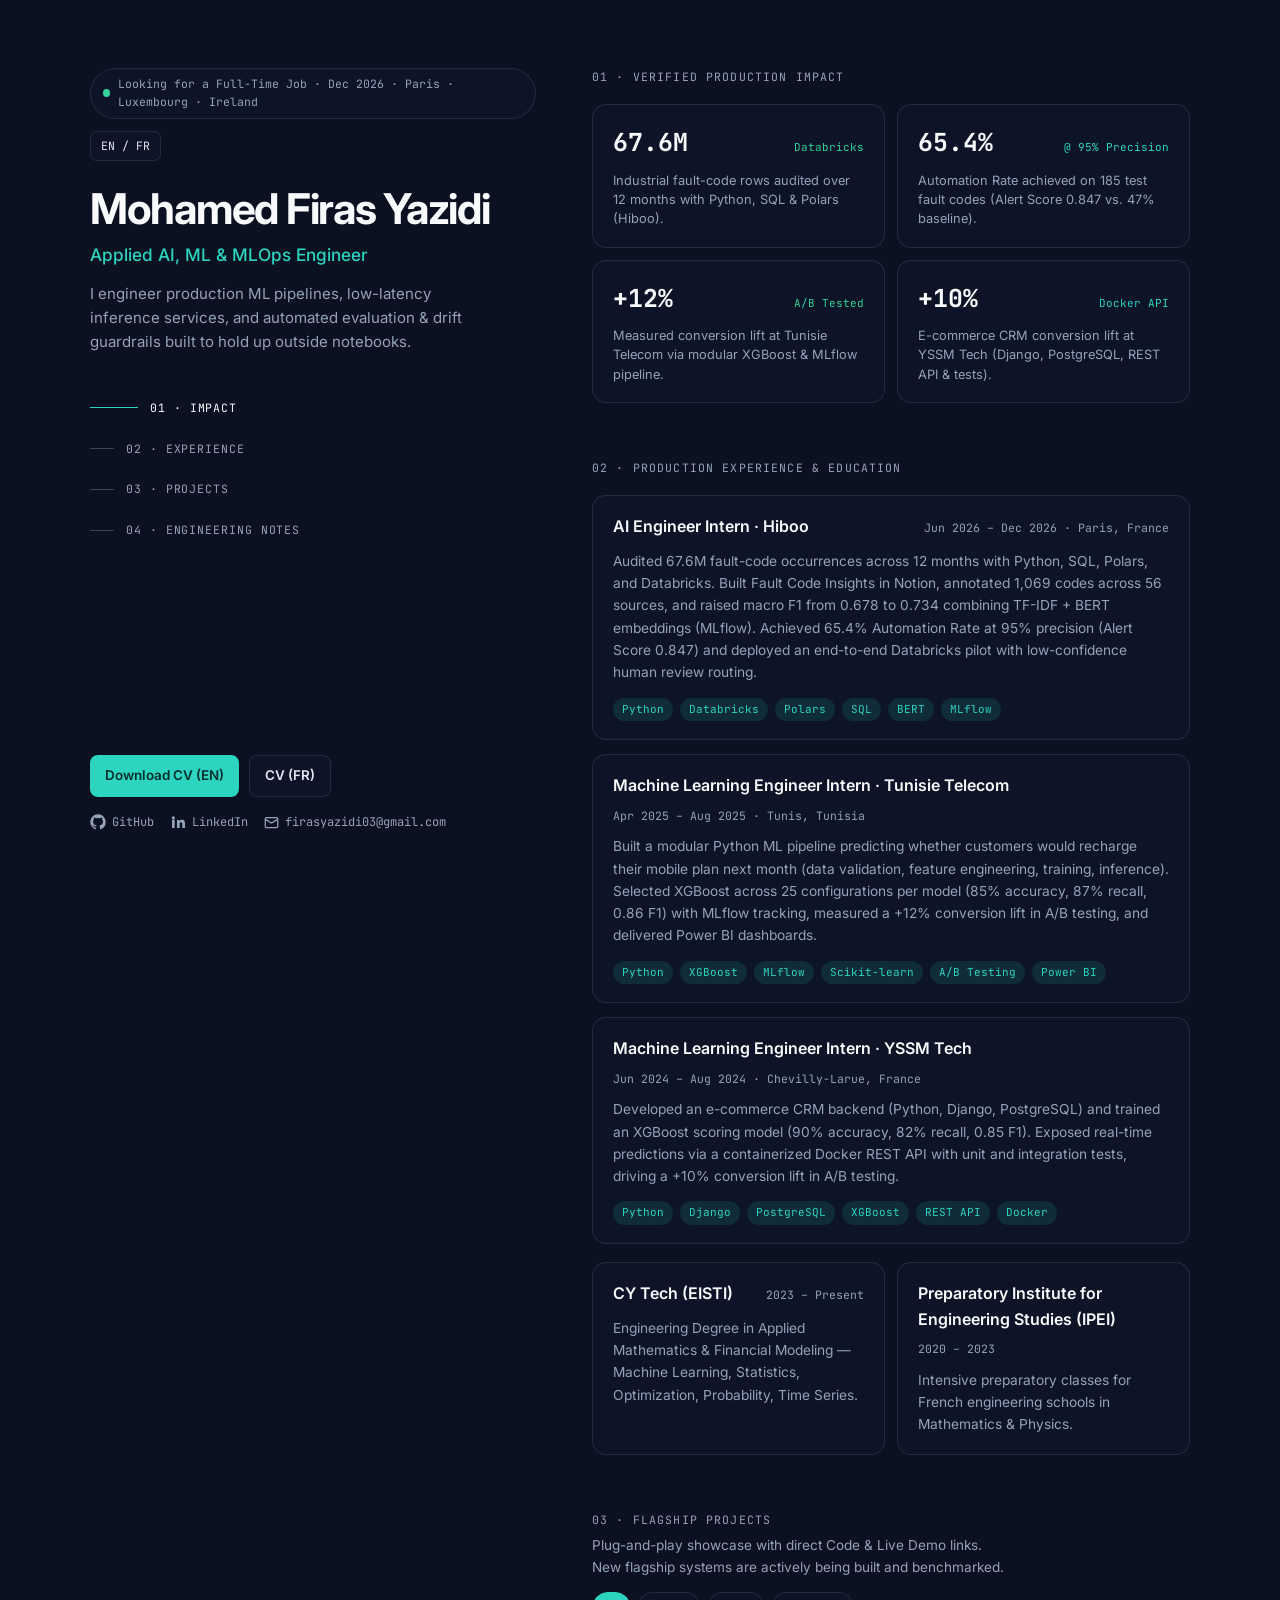
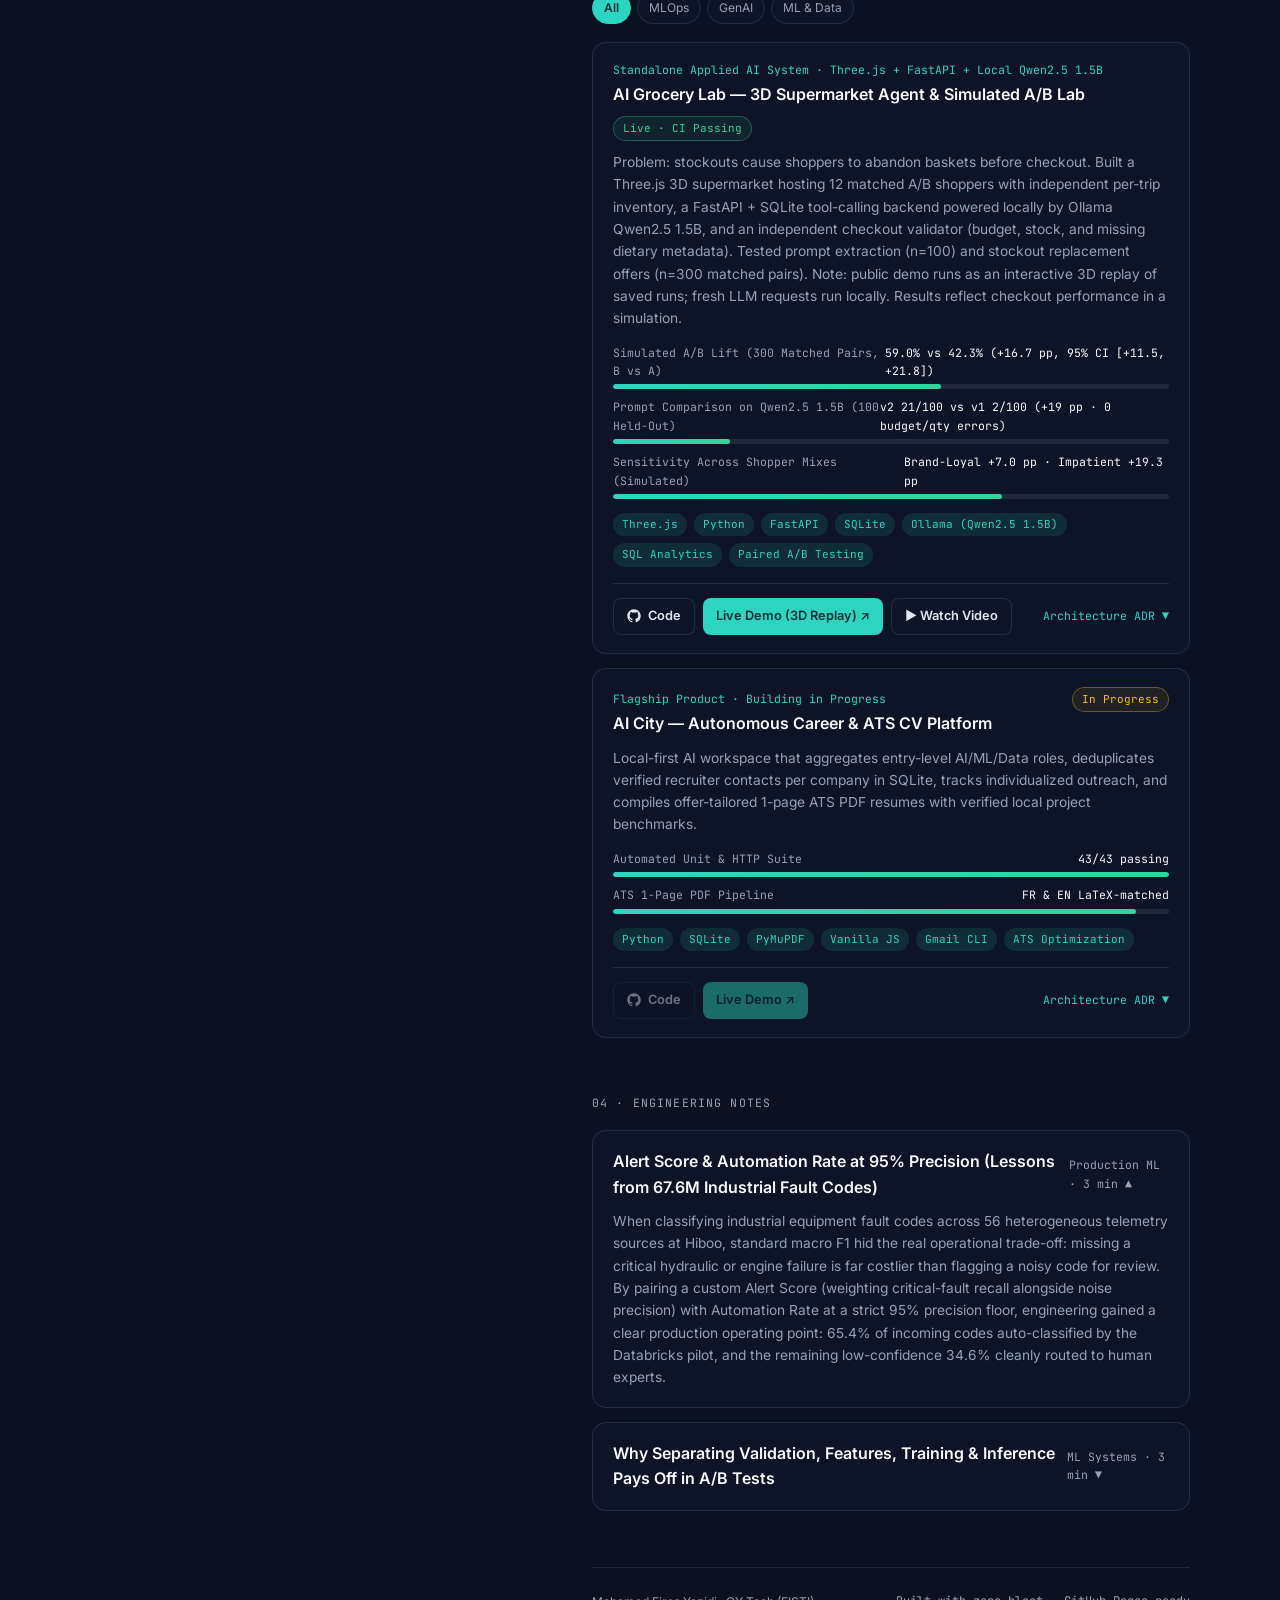
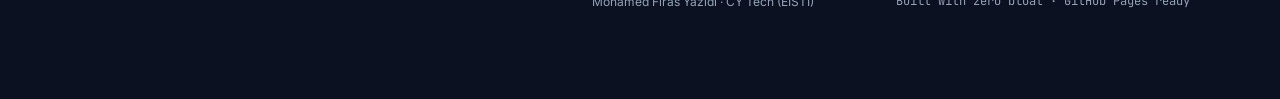
==== index.html @ 6e29fb88 "feat: publish portfolio with AI Grocery Lab interactive 3D replay & demo video" ====
<!doctype html>
<html lang="en">
<head>
  <meta charset="utf-8" />
  <meta name="viewport" content="width=device-width, initial-scale=1" />
  <meta name="theme-color" content="#0b1120" />
  <title>Mohamed Firas Yazidi — Applied AI, ML &amp; MLOps Engineer</title>
  <meta name="description" content="Applied AI, Machine Learning & MLOps Engineer. Production Databricks/MLflow pipelines, low-latency inference services, and automated evaluation & drift guardrails." />
  <link rel="preconnect" href="https://fonts.googleapis.com" />
  <link rel="preconnect" href="https://fonts.gstatic.com" crossorigin />
  <link href="https://fonts.googleapis.com/css2?family=Inter:wght@400;500;600;700&family=JetBrains+Mono:wght@400;500;600&display=swap" rel="stylesheet" />
  <link rel="stylesheet" href="./styles.css" />
  <script type="module" src="./app.js"></script>
</head>
<body>
  <div id="spotlight" class="spotlight" aria-hidden="true"></div>

  <div class="shell">
    <!-- Sticky Left Sidebar (Obsidian Split-Screen) -->
    <header class="sidebar">
      <div class="sidebar-top">
        <div class="status-row">
          <span class="status-pill">
            <span class="pulse-dot" aria-hidden="true"></span>
            <span id="availability-text">Available for CDI · Dec 2026</span>
          </span>
          <button id="lang-toggle" type="button" class="lang-btn" aria-label="Switch language">EN / FR</button>
        </div>

        <div class="identity">
          <h1 id="profile-name">Mohamed Firas Yazidi</h1>
          <h2 id="profile-role">Applied AI, ML &amp; MLOps Engineer</h2>
          <p id="profile-bio"></p>
        </div>

        <nav class="section-nav" aria-label="In-page navigation">
          <ul>
            <li><a href="#impact" data-section="impact" class="active"><span class="nav-line"></span><span id="nav-impact">01 · Impact</span></a></li>
            <li><a href="#experience" data-section="experience"><span class="nav-line"></span><span id="nav-experience">02 · Experience</span></a></li>
            <li><a href="#projects" data-section="projects"><span class="nav-line"></span><span id="nav-projects">03 · Projects</span></a></li>
            <li><a href="#notes" data-section="notes"><span class="nav-line"></span><span id="nav-notes">04 · Engineering Notes</span></a></li>
          </ul>
        </nav>
      </div>

      <div class="sidebar-bottom">
        <div class="cta-row">
          <a id="cv-en-link" href="./assets/CV_Firas_Yazidi_EN.pdf" download class="btn btn-primary">Download CV (EN)</a>
          <a id="cv-fr-link" href="./assets/CV_Firas_Yazidi_FR.pdf" download class="btn btn-secondary">CV (FR)</a>
        </div>
        <div class="social-row">
          <a id="github-link" href="https://github.com/Firasyazidi" target="_blank" rel="noopener noreferrer" class="social-link">
            <svg width="16" height="16" viewBox="0 0 24 24" fill="currentColor" aria-hidden="true"><path d="M12 .5C5.65.5.5 5.65.5 12c0 5.08 3.29 9.39 7.86 10.91.58.11.79-.25.79-.56 0-.28-.01-1.02-.02-2-3.2.69-3.88-1.54-3.88-1.54-.52-1.33-1.28-1.69-1.28-1.69-1.05-.72.08-.7.08-.7 1.16.08 1.77 1.19 1.77 1.19 1.03 1.77 2.7 1.26 3.36.96.1-.75.4-1.26.73-1.55-2.55-.29-5.24-1.28-5.24-5.68 0-1.25.45-2.28 1.18-3.08-.12-.29-.51-1.46.11-3.04 0 0 .97-.31 3.17 1.18a11.03 11.03 0 0 1 5.78 0c2.2-1.49 3.17-1.18 3.17-1.18.62 1.58.23 2.75.11 3.04.74.8 1.18 1.83 1.18 3.08 0 4.41-2.69 5.39-5.26 5.67.41.36.78 1.06.78 2.14 0 1.55-.01 2.79-.01 3.17 0 .31.21.68.8.56A11.51 11.51 0 0 0 23.5 12C23.5 5.65 18.35.5 12 .5Z"/></svg>
            <span>GitHub</span>
          </a>
          <a id="linkedin-link" href="https://www.linkedin.com/in/mohamed-firas-yazidi-644274287/" target="_blank" rel="noopener noreferrer" class="social-link">
            <svg width="16" height="16" viewBox="0 0 24 24" fill="currentColor" aria-hidden="true"><path d="M4.98 3.5a2.48 2.48 0 1 1 0 4.96 2.48 2.48 0 0 1 0-4.96ZM3 9h4v12H3V9Zm7 0h3.83v1.64h.05c.53-1.01 1.84-2.08 3.79-2.08 4.05 0 4.8 2.67 4.8 6.13V21h-4v-5.58c0-1.33-.03-3.04-1.85-3.04-1.86 0-2.14 1.45-2.14 2.94V21h-4V9Z"/></svg>
            <span>LinkedIn</span>
          </a>
          <button id="copy-email" type="button" class="social-link email-btn">
            <svg width="15" height="15" viewBox="0 0 24 24" fill="none" stroke="currentColor" stroke-width="2" aria-hidden="true"><rect x="2" y="4" width="20" height="16" rx="2"/><path d="m22 7-10 6L2 7"/></svg>
            <span id="email-label">firasyazidi03@gmail.com</span>
          </button>
        </div>
      </div>
    </header>

    <!-- Scrollable Right Content -->
    <main class="content">
      <section id="impact" class="block">
        <div class="section-kicker" id="heading-impact">01 · Verified Production Impact</div>
        <div id="impact-grid" class="bento-grid"></div>
      </section>

      <section id="experience" class="block">
        <div class="section-kicker" id="heading-experience">02 · Production Experience &amp; Education</div>
        <div id="experience-list" class="stack-list"></div>
        <div id="education-list" class="edu-grid"></div>
      </section>

      <section id="projects" class="block">
        <div class="section-head">
          <div>
            <div class="section-kicker" id="heading-projects">03 · Flagship Projects</div>
            <p class="section-sub" id="projects-sub"></p>
          </div>
          <div id="project-filters" class="filter-row" role="tablist" aria-label="Filter projects"></div>
        </div>
        <div id="project-list" class="stack-list"></div>
      </section>

      <section id="notes" class="block">
        <div class="section-kicker" id="heading-notes">04 · Engineering Notes</div>
        <div id="notes-list" class="stack-list"></div>
      </section>

      <footer class="footer">
        <span>Mohamed Firas Yazidi · CY Tech (EISTI)</span>
        <span class="mono">Built with zero bloat · GitHub Pages ready</span>
      </footer>
    </main>
  </div>
</body>
</html>
---- styles.css ----
:root {
  --bg: #0b1120;
  --bg-soft: #0f172a;
  --card: rgba(15, 23, 42, 0.78);
  --card-hover: rgba(20, 31, 56, 0.92);
  --border: rgba(148, 163, 184, 0.16);
  --border-strong: rgba(45, 212, 191, 0.45);
  --text: #e2e8f0;
  --text-strong: #f8fafc;
  --muted: #94a3b8;
  --accent: #2dd4bf;
  --accent-bg: rgba(45, 212, 191, 0.12);
  --emerald: #34d399;
  --amber: #fbbf24;
  --sans: "Inter", -apple-system, BlinkMacSystemFont, "Segoe UI", Roboto, sans-serif;
  --mono: "JetBrains Mono", ui-monospace, SFMono-Regular, Menlo, Consolas, monospace;
}

* { box-sizing: border-box; }
html { scroll-behavior: smooth; }

body {
  margin: 0;
  background: var(--bg);
  color: var(--text);
  font-family: var(--sans);
  line-height: 1.6;
  -webkit-font-smoothing: antialiased;
  overflow-x: hidden;
}

a { color: inherit; text-decoration: none; }
button { font: inherit; color: inherit; cursor: pointer; background: none; border: 0; }
.mono { font-family: var(--mono); }

.spotlight {
  position: fixed;
  inset: 0;
  pointer-events: none;
  z-index: 0;
  transition: background 140ms ease;
}

.shell {
  position: relative;
  z-index: 1;
  max-width: 1180px;
  margin: 0 auto;
  padding: 0 24px;
  display: flex;
  flex-direction: column;
  gap: 48px;
}

/* Left Sticky Sidebar */
.sidebar {
  padding: 44px 0 12px;
  display: flex;
  flex-direction: column;
  justify-content: space-between;
  gap: 32px;
}

.sidebar-top {
  display: flex;
  flex-direction: column;
  gap: 24px;
}

.status-row {
  display: flex;
  align-items: center;
  justify-content: space-between;
  gap: 12px;
  flex-wrap: wrap;
}

.status-pill {
  display: inline-flex;
  align-items: center;
  gap: 8px;
  padding: 6px 12px;
  border-radius: 999px;
  background: var(--card);
  border: 1px solid var(--border);
  font-family: var(--mono);
  font-size: 11.5px;
  color: var(--muted);
}

.pulse-dot {
  width: 8px;
  height: 8px;
  border-radius: 50%;
  background: var(--emerald);
  box-shadow: 0 0 0 0 rgba(52, 211, 153, 0.7);
  animation: pulse 2s infinite;
}

@keyframes pulse {
  0% { box-shadow: 0 0 0 0 rgba(52, 211, 153, 0.6); }
  70% { box-shadow: 0 0 0 7px rgba(52, 211, 153, 0); }
  100% { box-shadow: 0 0 0 0 rgba(52, 211, 153, 0); }
}

.lang-btn {
  padding: 5px 10px;
  border-radius: 7px;
  border: 1px solid var(--border);
  background: var(--card);
  font-family: var(--mono);
  font-size: 11.5px;
  color: var(--text);
  transition: border-color 160ms ease, color 160ms ease;
}

.lang-btn:hover {
  border-color: var(--accent);
  color: var(--accent);
}

.identity h1 {
  margin: 0;
  font-size: clamp(2rem, 4vw, 2.65rem);
  font-weight: 700;
  letter-spacing: -0.03em;
  color: var(--text-strong);
  line-height: 1.12;
}

.identity h2 {
  margin: 8px 0 0;
  font-size: 1.08rem;
  font-weight: 500;
  color: var(--accent);
}

.identity p {
  margin: 14px 0 0;
  font-size: 0.94rem;
  color: var(--muted);
  max-width: 380px;
}

.section-nav { display: none; }
.section-nav ul {
  list-style: none;
  margin: 12px 0 0;
  padding: 0;
  display: flex;
  flex-direction: column;
  gap: 14px;
}

.section-nav a {
  display: inline-flex;
  align-items: center;
  gap: 12px;
  font-family: var(--mono);
  font-size: 11.5px;
  letter-spacing: 0.08em;
  text-transform: uppercase;
  color: var(--muted);
  transition: color 180ms ease;
}

.nav-line {
  width: 24px;
  height: 1px;
  background: rgba(148, 163, 184, 0.35);
  transition: width 200ms ease, background-color 200ms ease;
}

.section-nav a:hover,
.section-nav a.active {
  color: var(--text-strong);
}

.section-nav a:hover .nav-line,
.section-nav a.active .nav-line {
  width: 48px;
  background: var(--accent);
}

.sidebar-bottom {
  display: flex;
  flex-direction: column;
  gap: 16px;
}

.cta-row {
  display: flex;
  flex-wrap: wrap;
  gap: 10px;
}

.btn {
  display: inline-flex;
  align-items: center;
  justify-content: center;
  gap: 7px;
  padding: 9px 15px;
  border-radius: 8px;
  font-size: 0.84rem;
  font-weight: 600;
  transition: transform 150ms ease, border-color 150ms ease, background-color 150ms ease, opacity 150ms ease;
}

.btn:hover:not(.disabled) { transform: translateY(-1px); }

.btn-primary {
  background: var(--accent);
  color: #042f2e;
}

.btn-primary:hover:not(.disabled) { opacity: 0.92; }

.btn-secondary {
  background: var(--card);
  border: 1px solid var(--border);
  color: var(--text);
}

.btn-secondary:hover:not(.disabled) {
  border-color: var(--accent);
  color: var(--text-strong);
}

.btn.disabled {
  opacity: 0.45;
  cursor: not-allowed;
  pointer-events: none;
}

.social-row {
  display: flex;
  flex-wrap: wrap;
  align-items: center;
  gap: 16px;
}

.social-link {
  display: inline-flex;
  align-items: center;
  gap: 6px;
  font-family: var(--mono);
  font-size: 12px;
  color: var(--muted);
  transition: color 150ms ease;
}

.social-link:hover { color: var(--accent); }
.email-btn { padding: 0; }

/* Right Scrollable Content */
.content {
  padding-bottom: 64px;
  display: flex;
  flex-direction: column;
  gap: 56px;
}

.block {
  scroll-margin-top: 56px;
  display: flex;
  flex-direction: column;
  gap: 18px;
}

.section-kicker {
  font-family: var(--mono);
  font-size: 11.5px;
  text-transform: uppercase;
  letter-spacing: 0.1em;
  color: var(--muted);
}

.section-head {
  display: flex;
  flex-wrap: wrap;
  align-items: flex-end;
  justify-content: space-between;
  gap: 14px;
}

.section-sub {
  margin: 6px 0 0;
  font-size: 0.85rem;
  color: var(--muted);
  max-width: 420px;
}

/* Impact Bento Grid */
.bento-grid {
  display: grid;
  grid-template-columns: repeat(2, minmax(0, 1fr));
  gap: 12px;
}

.bento-card,
.panel-card {
  background: var(--card);
  border: 1px solid var(--border);
  border-radius: 14px;
  padding: 18px 20px;
  transition: transform 180ms ease, border-color 180ms ease, background-color 180ms ease;
}

.bento-card:hover,
.panel-card:hover {
  transform: translateY(-2px);
  border-color: var(--border-strong);
  background: var(--card-hover);
}

.bento-top {
  display: flex;
  align-items: baseline;
  justify-content: space-between;
  gap: 8px;
}

.bento-val {
  font-family: var(--mono);
  font-size: 1.55rem;
  font-weight: 700;
  color: var(--text-strong);
  font-variant-numeric: tabular-nums;
}

.bento-tag {
  font-family: var(--mono);
  font-size: 11px;
  color: var(--emerald);
}

.bento-tag.teal { color: var(--accent); }

.bento-card p {
  margin: 8px 0 0;
  font-size: 0.8rem;
  color: var(--muted);
  line-height: 1.5;
}

/* Stack list (Experience, Projects, Notes) */
.stack-list {
  display: flex;
  flex-direction: column;
  gap: 14px;
}

.card-header {
  display: flex;
  flex-wrap: wrap;
  align-items: baseline;
  justify-content: space-between;
  gap: 8px;
}

.card-title {
  margin: 0;
  font-size: 1rem;
  font-weight: 600;
  color: var(--text-strong);
}

.card-meta {
  font-family: var(--mono);
  font-size: 11.5px;
  color: var(--muted);
}

.card-body {
  margin: 10px 0 0;
  font-size: 0.86rem;
  color: var(--muted);
  line-height: 1.62;
}

.tags {
  display: flex;
  flex-wrap: wrap;
  gap: 7px;
  margin-top: 14px;
}

.tag {
  padding: 3px 9px;
  border-radius: 999px;
  background: var(--accent-bg);
  color: var(--accent);
  font-family: var(--mono);
  font-size: 11px;
}

/* Education */
.edu-grid {
  display: grid;
  grid-template-columns: repeat(auto-fit, minmax(230px, 1fr));
  gap: 12px;
}

/* Project Filters & Cards (Vandan Patel Code + Live Demo) */
.filter-row {
  display: flex;
  flex-wrap: wrap;
  gap: 6px;
}

.filter-pill {
  padding: 5px 11px;
  border-radius: 999px;
  border: 1px solid var(--border);
  background: var(--card);
  font-size: 12px;
  color: var(--muted);
  transition: all 150ms ease;
}

.filter-pill:hover {
  border-color: var(--accent);
  color: var(--text-strong);
}

.filter-pill.active {
  background: var(--accent);
  border-color: var(--accent);
  color: #042f2e;
  font-weight: 600;
}

.status-badge {
  padding: 3px 9px;
  border-radius: 999px;
  font-family: var(--mono);
  font-size: 11px;
  border: 1px solid var(--border);
}

.status-badge.live {
  color: var(--emerald);
  border-color: rgba(52, 211, 153, 0.35);
  background: rgba(52, 211, 153, 0.08);
}

.status-badge.building {
  color: var(--amber);
  border-color: rgba(251, 191, 36, 0.35);
  background: rgba(251, 191, 36, 0.08);
}

.project-sub {
  font-family: var(--mono);
  font-size: 11.5px;
  color: var(--accent);
  margin-bottom: 3px;
}

.metric-bars {
  display: flex;
  flex-direction: column;
  gap: 9px;
  margin-top: 14px;
}

.metric-row {
  display: flex;
  flex-direction: column;
  gap: 4px;
}

.metric-head {
  display: flex;
  justify-content: space-between;
  font-family: var(--mono);
  font-size: 11.5px;
}

.metric-head span:first-child { color: var(--muted); }
.metric-head span:last-child { color: var(--text-strong); }

.bar-track {
  height: 5px;
  width: 100%;
  border-radius: 999px;
  background: rgba(148, 163, 184, 0.14);
  overflow: hidden;
}

.bar-fill {
  height: 100%;
  border-radius: 999px;
  background: linear-gradient(90deg, var(--accent), var(--emerald));
}

.project-actions {
  display: flex;
  flex-wrap: wrap;
  align-items: center;
  justify-content: space-between;
  gap: 10px;
  margin-top: 16px;
  padding-top: 14px;
  border-top: 1px solid var(--border);
}

.action-buttons {
  display: flex;
  flex-wrap: wrap;
  gap: 8px;
}

.action-buttons .btn {
  padding: 7px 13px;
  font-size: 0.8rem;
}

.adr-toggle {
  font-family: var(--mono);
  font-size: 11.5px;
  color: var(--accent);
  padding: 4px 0;
}

.adr-toggle:hover { text-decoration: underline; }

.adr-box {
  margin-top: 12px;
  padding: 12px 14px;
  border-radius: 10px;
  background: rgba(11, 17, 32, 0.72);
  border: 1px solid var(--border);
  font-size: 0.82rem;
  color: var(--muted);
  line-height: 1.55;
}

/* Engineering Notes */
.note-trigger {
  width: 100%;
  display: flex;
  align-items: center;
  justify-content: space-between;
  gap: 12px;
  text-align: left;
  padding: 0;
}

.note-trigger:hover .card-title { color: var(--accent); }

.footer {
  padding-top: 24px;
  border-top: 1px solid var(--border);
  display: flex;
  flex-wrap: wrap;
  justify-content: space-between;
  gap: 10px;
  font-size: 12px;
  color: var(--muted);
}

/* Desktop Split-Screen Breakpoint */
@media (min-width: 1024px) {
  .shell {
    flex-direction: row;
    justify-content: space-between;
    gap: 56px;
    padding: 0 40px;
  }

  .sidebar {
    position: sticky;
    top: 0;
    height: 100vh;
    width: 41%;
    padding: 68px 0;
  }

  .section-nav { display: block; }

  .content {
    width: 55%;
    padding: 68px 0 88px;
  }
}

@media (max-width: 560px) {
  .bento-grid { grid-template-columns: 1fr; }
}
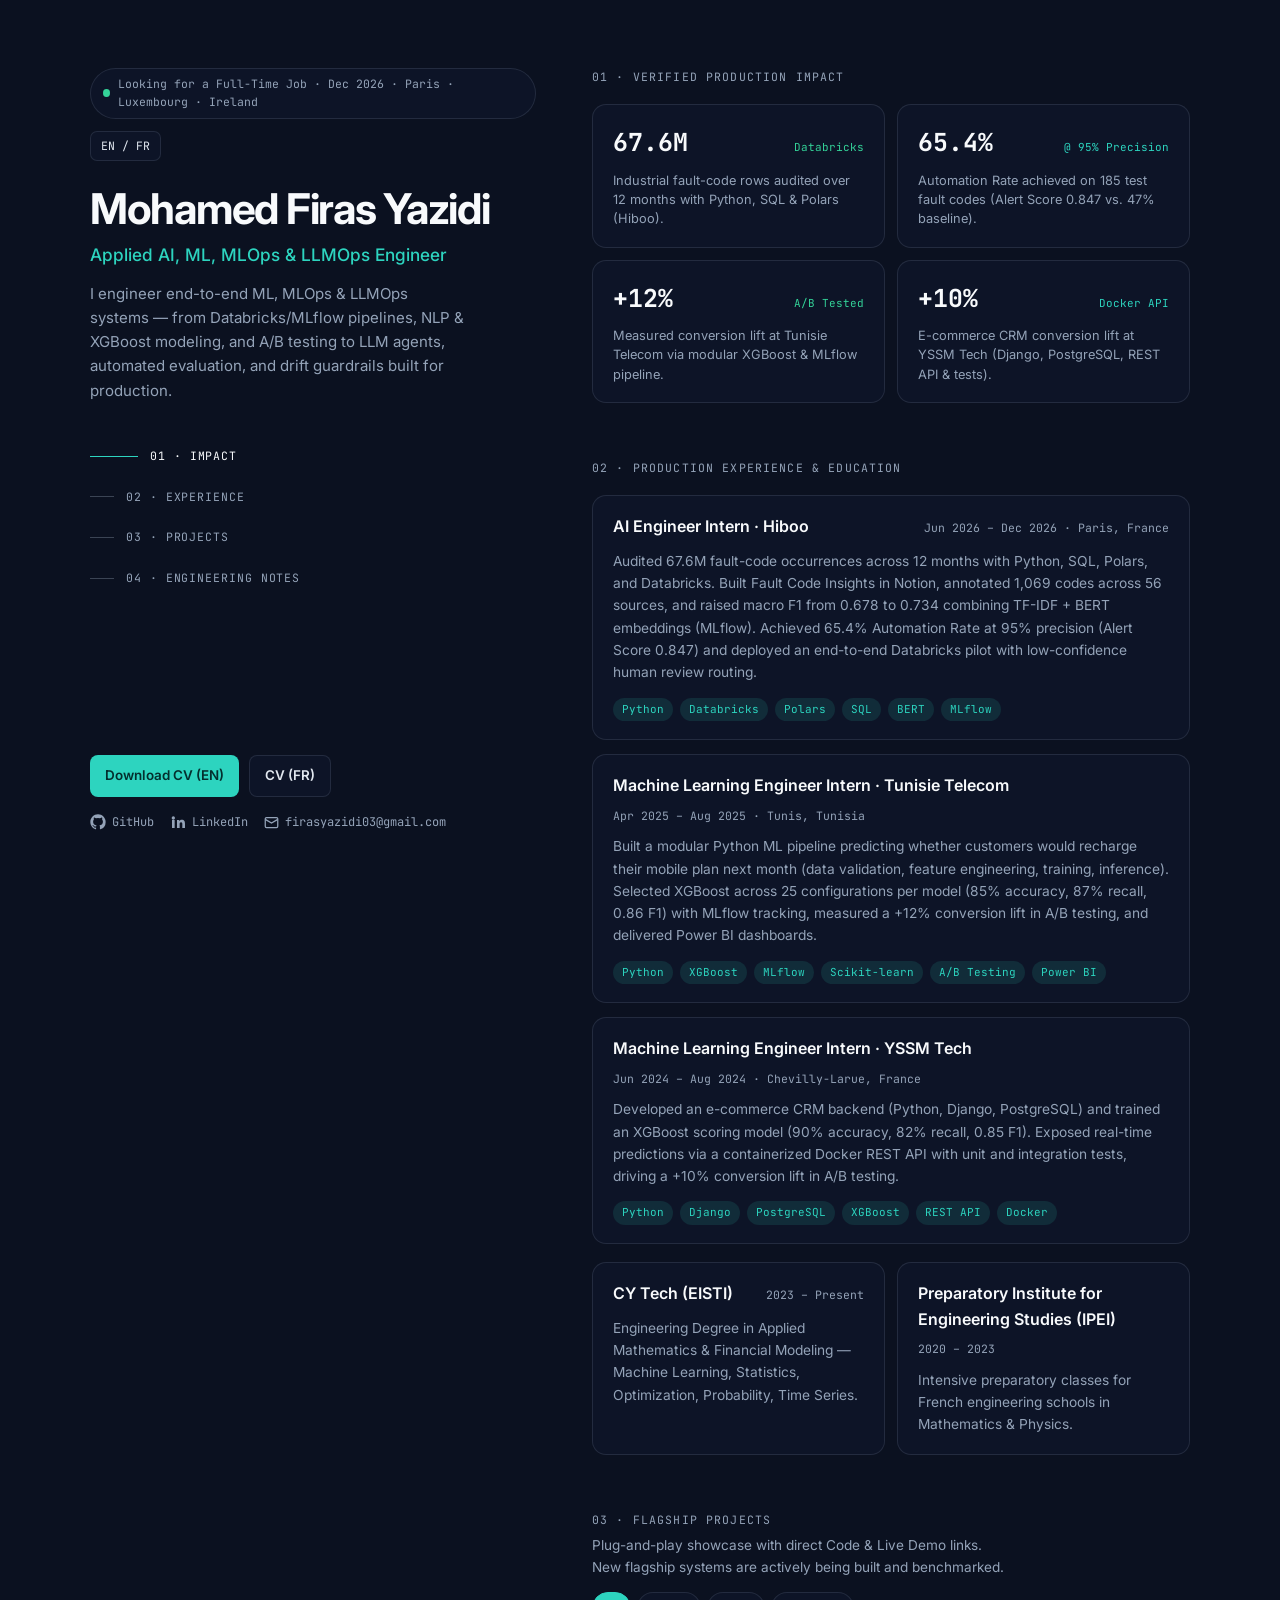
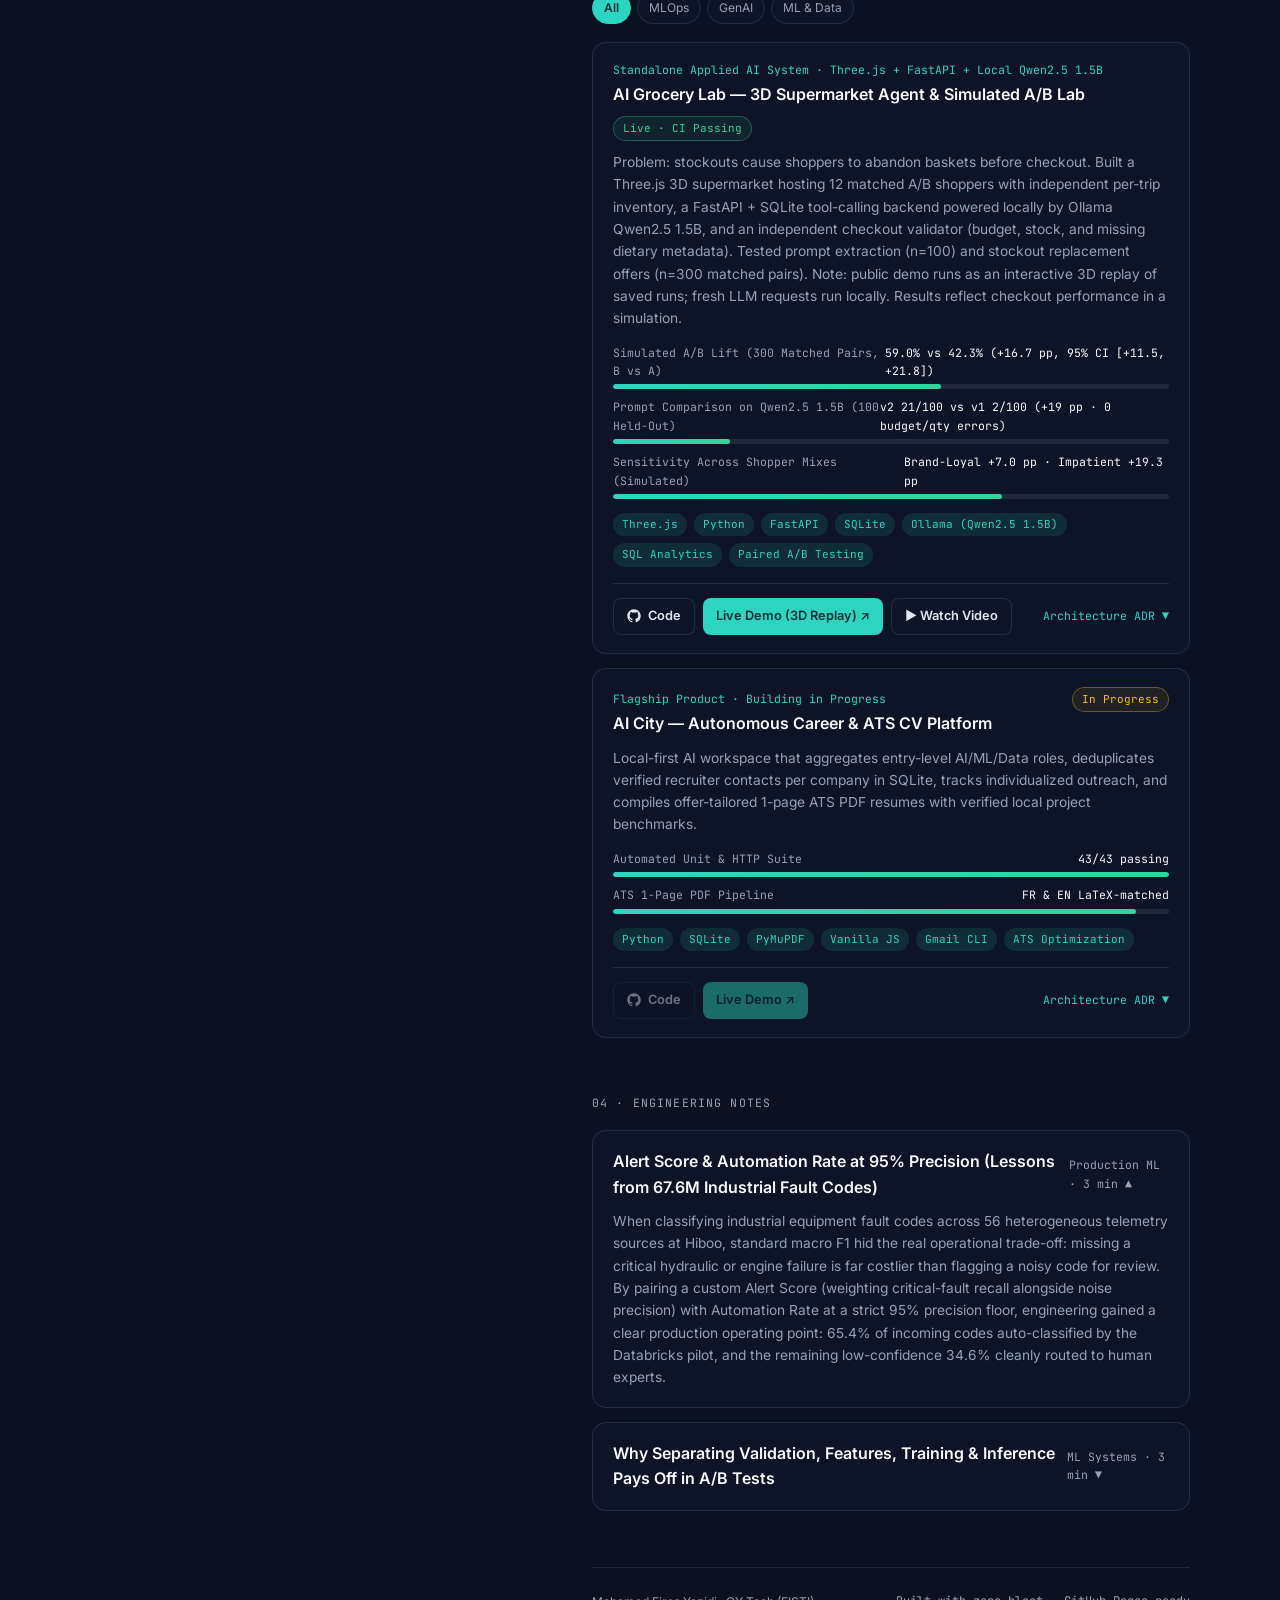
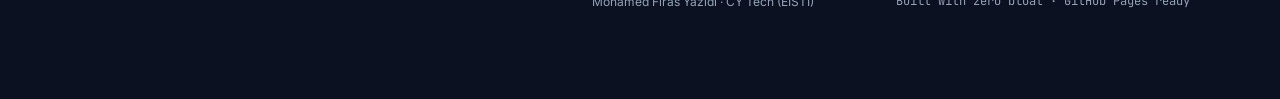
==== commit 8df5b609: "feat(portfolio): include LLMOps and full ML/MLOps positioning in EN & FR title and bio" ====
--- a/index.html
+++ b/index.html
@@ -4,8 +4,14 @@
   <meta charset="utf-8" />
   <meta name="viewport" content="width=device-width, initial-scale=1" />
   <meta name="theme-color" content="#0b1120" />
-  <title>Mohamed Firas Yazidi — Applied AI, ML &amp; MLOps Engineer</title>
-  <meta name="description" content="Applied AI, Machine Learning & MLOps Engineer. Production Databricks/MLflow pipelines, low-latency inference services, and automated evaluation & drift guardrails." />
+  <title>Mohamed Firas Yazidi — Applied AI, ML, MLOps &amp; LLMOps Engineer</title>
+  <meta name="description" content="Applied AI, ML, MLOps & LLMOps Engineer. End-to-end ML pipelines (Databricks, MLflow, XGBoost, NLP), LLM agents, automated evaluation, A/B testing, and drift guardrails." />
+  <meta property="og:type" content="website" />
+  <meta property="og:url" content="https://firasyazidi.github.io/" />
+  <meta property="og:title" content="Mohamed Firas Yazidi — Applied AI, ML, MLOps &amp; LLMOps Portfolio" />
+  <meta property="og:description" content="End-to-end ML, MLOps &amp; LLMOps engineering: interactive 3D AI Grocery Lab (Qwen2.5 1.5B, 300-pair A/B testing) + production ML pipelines at Hiboo, Tunisie Telecom &amp; YSSM Tech." />
+  <meta property="og:image" content="https://firasyazidi.github.io/assets/og-portfolio.png" />
+  <meta name="twitter:card" content="summary_large_image" />
   <link rel="preconnect" href="https://fonts.googleapis.com" />
   <link rel="preconnect" href="https://fonts.gstatic.com" crossorigin />
   <link href="https://fonts.googleapis.com/css2?family=Inter:wght@400;500;600;700&family=JetBrains+Mono:wght@400;500;600&display=swap" rel="stylesheet" />
